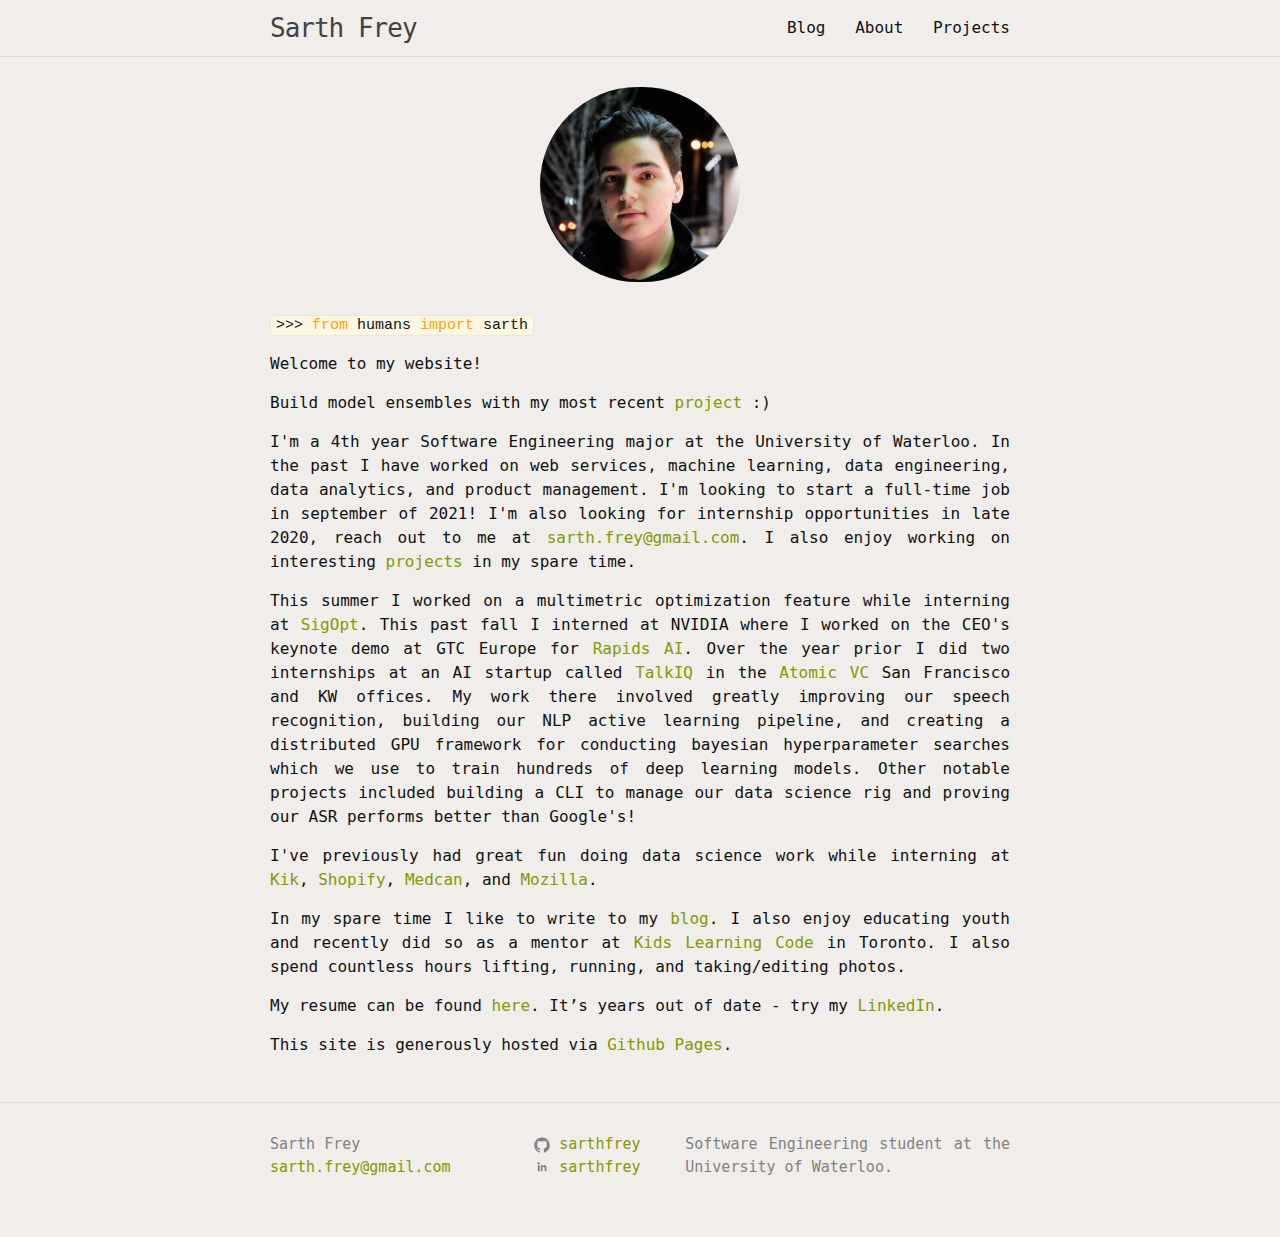
==== index.html @ b4aece87 "Update index.html" ====
<!DOCTYPE html>

<html hola_ext_inject="disabled"><head><meta http-equiv="Content-Type" content="text/html; charset=UTF-8">
  <meta charset="utf-8">

  <meta http-equiv="X-UA-Compatible" content="IE=edge">
  <meta name="viewport" content="width=device-width, initial-scale=1">

  <title>Sarth Frey</title>
  <meta name="description" content="Software Engineering student at the University of Waterloo.
">
  <link href="./css/main.css" rel="stylesheet" type="text/css">
<style type="text/css"></style></head>


  <body>

    <header class="site-header">

  <div class="wrapper">

    <a class="site-title" href="index.html">Sarth Frey</a>

    <nav class="site-nav">
      <a href="http://sarthfrey.github.io/#" class="menu-icon">
        <svg viewBox="0 0 18 15">
          <path fill="#424242" d="M18,1.484c0,0.82-0.665,1.484-1.484,1.484H1.484C0.665,2.969,0,2.304,0,1.484l0,0C0,0.665,0.665,0,1.484,0 h15.031C17.335,0,18,0.665,18,1.484L18,1.484z"></path>
          <path fill="#424242" d="M18,7.516C18,8.335,17.335,9,16.516,9H1.484C0.665,9,0,8.335,0,7.516l0,0c0-0.82,0.665-1.484,1.484-1.484 h15.031C17.335,6.031,18,6.696,18,7.516L18,7.516z"></path>
          <path fill="#424242" d="M18,13.516C18,14.335,17.335,15,16.516,15H1.484C0.665,15,0,14.335,0,13.516l0,0 c0-0.82,0.665-1.484,1.484-1.484h15.031C17.335,12.031,18,12.696,18,13.516L18,13.516z"></path>
        </svg>
      </a>

      <div class="trigger">
        
          
          <a class="page-link" href="https://medium.com/@sarthfrey">Blog</a>
          
        
          
        
          
          <a class="page-link" href="/">About</a>
          
        
          
        
          
          <a class="page-link" href="projects.html">Projects</a>
          
        
      </div>
    </nav>

  </div>

</header>


    <div class="page-content">
      <div class="wrapper">
        <div style="text-align:center">
  <img src="./img/me2.jpeg" width="200" align="center" style="margin-bottom:30px; border-radius:200px">
</div>
<p><code>>>> <span style="color:orange;">from</span> humans <span style="color:orange;">import</span> sarth</code></p>

<p>Welcome to my website!</p>
        
<p>Build model ensembles with my most recent <a target='_blank' href="https://github.com/sarthfrey/ensemble">project</a> :)</p>
        
<p>I'm a 4th year Software Engineering major at the University of Waterloo. In the past I have worked on web services, machine learning, data engineering, data analytics, and product management. I'm looking to start a full-time job in september of 2021! I'm also looking for internship opportunities in late 2020, reach out to me at <a href="mailto:sarth.frey@gmail.com" target="_top">sarth.frey@gmail.com</a>. I also enjoy working on interesting <a href="projects.html">projects</a> in my spare time.</p>

<p>This summer I worked on a multimetric optimization feature while interning at <a target='_blank' href="https://sigopt.com">SigOpt</a>. This past fall I interned at NVIDIA where I worked on the CEO's keynote demo at GTC Europe for <a target='_blank' href="https://rapids.ai/">Rapids AI</a>. Over the year prior I did two internships at an AI startup called <a target='_blank' href="http://www.talkiq.com">TalkIQ</a> in the <a target='_blank' href="http://www.atomic">Atomic VC</a> San Francisco and KW offices. My work there involved greatly improving our speech recognition, building our NLP active learning pipeline, and creating a distributed GPU framework for conducting bayesian hyperparameter searches which we use to train hundreds of deep learning models. Other notable projects included building a CLI to manage our data science rig and proving our ASR performs better than Google's!</p>

<p>I've previously had great fun doing data science work while interning at <a target='_blank' href="http://www.kik.com/">Kik</a>, <a target='_blank' href="http://www.shopify.com/">Shopify</a>, <a target='_blank' href="http://www.medcan.com/">Medcan</a>, and <a target='_blank' href="http://www.mozilla.com/">Mozilla</a>.</p>

<p>In my spare time I like to write to my <a target='_blank' href="https://medium.com/@sarthfrey">blog</a>. I also enjoy educating youth and recently did so as a mentor at <a target='_blank' href="http://ladieslearningcode.com/program/kids-learning-code/">Kids Learning Code</a> in Toronto. I also spend countless hours lifting, running, and taking/editing photos.</p>

<p>My resume can be found <a target='_blank' href="resume.html">here</a>. It’s years out of date - try my <a target='_blank' href="http://www.linkedin.com/in/sarthfrey">LinkedIn</a>.</p>

<p>This site is generously hosted via <a target='_blank' href="https://pages.github.com/">Github Pages</a>.</p>

      </div>
    </div>

    <footer class="site-footer">

  <div class="wrapper">
    <div class="footer-col-wrapper">
      <div class="footer-col  footer-col-1">
        <ul class="contact-list">
          <li>Sarth Frey</li>
          <li><a href="mailto:sarth.frey@gmail.com">sarth.frey@gmail.com</a></li>
        </ul>
      </div>

      <div class="footer-col  footer-col-2">
        <ul class="social-media-list">
          
          <li>
            <a href="https://github.com/sarthfrey">
              <span class="icon  icon--github">
                <svg viewBox="0 0 16 16">
                  <path fill="#828282" d="M7.999,0.431c-4.285,0-7.76,3.474-7.76,7.761 c0,3.428,2.223,6.337,5.307,7.363c0.388,0.071,0.53-0.168,0.53-0.374c0-0.184-0.007-0.672-0.01-1.32 c-2.159,0.469-2.614-1.04-2.614-1.04c-0.353-0.896-0.862-1.135-0.862-1.135c-0.705-0.481,0.053-0.472,0.053-0.472 c0.779,0.055,1.189,0.8,1.189,0.8c0.692,1.186,1.816,0.843,2.258,0.645c0.071-0.502,0.271-0.843,0.493-1.037 C4.86,11.425,3.049,10.76,3.049,7.786c0-0.847,0.302-1.54,0.799-2.082C3.768,5.507,3.501,4.718,3.924,3.65 c0,0,0.652-0.209,2.134,0.796C6.677,4.273,7.34,4.187,8,4.184c0.659,0.003,1.323,0.089,1.943,0.261 c1.482-1.004,2.132-0.796,2.132-0.796c0.423,1.068,0.157,1.857,0.077,2.054c0.497,0.542,0.798,1.235,0.798,2.082 c0,2.981-1.814,3.637-3.543,3.829c0.279,0.24,0.527,0.713,0.527,1.437c0,1.037-0.01,1.874-0.01,2.129 c0,0.208,0.14,0.449,0.534,0.373c3.081-1.028,5.302-3.935,5.302-7.362C15.76,3.906,12.285,0.431,7.999,0.431z"></path>
                </svg>
              </span>

              <span class="username">sarthfrey</span>
            </a>
          </li>

          <li>
            <a href="https://www.linkedin.com/in/sarthfrey" class="icon-17 linkedin" title="LinkedIn">
              <span class="icon icon--twitter">
                <svg viewBox="0 0 512 512">
                  <path d="M186.4 142.4c0 19-15.3 34.5-34.2 34.5 -18.9 0-34.2-15.4-34.2-34.5 0-19 15.3-34.5 34.2-34.5C171.1 107.9 186.4 123.4 186.4 142.4zM181.4 201.3h-57.8V388.1h57.8V201.3zM273.8 201.3h-55.4V388.1h55.4c0 0 0-69.3 0-98 0-26.3 12.1-41.9 35.2-41.9 21.3 0 31.5 15 31.5 41.9 0 26.9 0 98 0 98h57.5c0 0 0-68.2 0-118.3 0-50-28.3-74.2-68-74.2 -39.6 0-56.3 30.9-56.3 30.9v-25.2H273.8z"></path>
                </svg>
              </span>

              <span class="username">sarthfrey</span>
            </a>
          </li>
          
        </ul>
      </div>

      <div class="footer-col  footer-col-3">
        <p class="text">Software Engineering student at the University of Waterloo.
</p>
      </div>
    </div>

  </div>

</footer>


  


</body></html>
---- css/main.css ----
/** Reset some basic elements */
body, h1, h2, h3, h4, h5, h6, p, blockquote, pre, hr, dl, dd, ol, ul, figure { margin: 0; padding: 0; }

/** Basic styling */
body { font-family: Menlo, DejaVu Sans Mono, Consolas, Monospace; font-size: 16px; line-height: 1.5; font-weight: 300; color: #111; background-color: #F0EDEB; -webkit-text-size-adjust: 100%; }

p { text-align: justify; }

/** Set `margin-bottom` to maintain vertical rhythm */
h1, h2, h3, h4, h5, h6, p, blockquote, pre, ul, ol, dl, figure { margin-bottom: 15px; }

/** Images */
img { max-width: 100%; vertical-align: middle; }

/** Figures */
figure > img { display: block; }

figcaption { font-size: 14px; }

/** Lists */
ul, ol { margin-left: 30px; }

li > ul, li > ol { margin-bottom: 0; }

/** Headings */
h1, h2, h3, h4, h5, h6 { font-weight: 300; }

/** Links */
a { color: #859900; text-decoration: none; }
a:visited { color: #859900; }
a:hover { color: #111; text-decoration: underline; }

/** Blockquotes */
blockquote { color: #828282; border-left: 4px solid #dbdbdb; padding-left: 15px; font-size: 18px; letter-spacing: -1px; font-style: italic; }
blockquote > :last-child { margin-bottom: 0; }

/** Code formatting */
pre, code { font-size: 15px; border: 1px solid #eee8d5; border-radius: 3px; background-color: #fdf6e3; }

code { padding: 1px 5px; }

pre { padding: 8px 12px; overflow-x: scroll; }
pre > code { border: 0; padding-right: 0; padding-left: 0; }

/** Wrapper */
.wrapper { max-width: -webkit-calc(800px - (30px * 2)); max-width: calc(800px - (30px * 2)); margin-right: auto; margin-left: auto; padding-right: 30px; padding-left: 30px; }
@media screen and (max-width: 800px) { .wrapper { max-width: -webkit-calc(800px - (30px)); max-width: calc(800px - (30px)); padding-right: 15px; padding-left: 15px; } }

/** Clearfix */
.wrapper:after, .footer-col-wrapper:after { content: ""; display: table; clear: both; }

/** Icons */
.icon > svg { display: inline-block; width: 16px; height: 16px; vertical-align: middle; }
.icon > svg path { fill: #828282; }

/** Site header */
.site-header { border-bottom: 1px solid #dbdbdb; min-height: 56px; position: relative; }

.site-title { font-size: 26px; line-height: 56px; letter-spacing: -1px; margin-bottom: 0; float: left; }
.site-title, .site-title:visited { color: #424242; }

.site-nav { float: right; line-height: 56px; }
.site-nav .menu-icon { display: none; }
.site-nav .page-link { color: #111; line-height: 1.5; }
.site-nav .page-link:not(:first-child) { margin-left: 20px; }
@media screen and (max-width: 600px) { .site-nav { position: absolute; top: 9px; right: 30px; background-color: #F0EDEB; border: 1px solid #dbdbdb; border-radius: 5px; text-align: right; }
  .site-nav .menu-icon { display: block; float: right; width: 36px; height: 26px; line-height: 0; padding-top: 10px; text-align: center; }
  .site-nav .menu-icon > svg { width: 18px; height: 15px; }
  .site-nav .menu-icon > svg path { fill: #424242; }
  .site-nav .trigger { clear: both; display: none; }
  .site-nav:hover .trigger { display: block; padding-bottom: 5px; }
  .site-nav .page-link { display: block; padding: 5px 10px; } }

/** Site footer */
.site-footer { border-top: 1px solid #dbdbdb; padding: 30px 0; }

.footer-heading { font-size: 18px; margin-bottom: 15px; }

.contact-list, .social-media-list { list-style: none; margin-left: 0; }

.footer-col-wrapper { font-size: 15px; color: #828282; margin-left: -15px; }

.footer-col { float: left; margin-bottom: 15px; padding-left: 15px; }

.footer-col-1 { width: -webkit-calc(35% - (30px / 2)); width: calc(35% - (30px / 2)); }

.footer-col-2 { width: -webkit-calc(20% - (30px / 2)); width: calc(20% - (30px / 2)); }

.footer-col-3 { width: -webkit-calc(45% - (30px / 2)); width: calc(45% - (30px / 2)); }

@media screen and (max-width: 800px) { .footer-col-1, .footer-col-2 { width: -webkit-calc(50% - (30px / 2)); width: calc(50% - (30px / 2)); }
  .footer-col-3 { width: -webkit-calc(100% - (30px / 2)); width: calc(100% - (30px / 2)); } }
@media screen and (max-width: 600px) { .footer-col { float: none; width: -webkit-calc(100% - (30px / 2)); width: calc(100% - (30px / 2)); } }
/** Page content */
.page-content { padding: 30px 0; }

.page-heading { font-size: 20px; }

.post-list { margin-left: 0; list-style: none; }
.post-list > li { margin-bottom: 30px; }

.post-meta { font-size: 14px; color: #828282; }

.post-link { display: block; font-size: 24px; }

/** Posts */
.post-header { margin-bottom: 30px; }

.post-title { font-size: 42px; letter-spacing: -1px; line-height: 1; }
@media screen and (max-width: 800px) { .post-title { font-size: 36px; } }

.post-content { margin-bottom: 30px; }
.post-content h2 { font-size: 32px; }
@media screen and (max-width: 800px) { .post-content h2 { font-size: 28px; } }
.post-content h3 { font-size: 26px; }
@media screen and (max-width: 800px) { .post-content h3 { font-size: 22px; } }
.post-content h4 { font-size: 20px; }
@media screen and (max-width: 800px) { .post-content h4 { font-size: 18px; } }

/* Solarized Light 

For use with Jekyll and Pygments

http://ethanschoonover.com/solarized

SOLARIZED HEX      ROLE
--------- -------- ------------------------------------------
base01    #586e75  body text / default code / primary content
base1     #93a1a1  comments / secondary content
base3     #fdf6e3  background
orange    #cb4b16  constants
red       #dc322f  regex, special keywords
blue      #268bd2  reserved keywords
cyan      #2aa198  strings, numbers
green     #859900  operators, other keywords
*/
.highlight { background-color: #fdf6e3; color: #586e75; }

.highlight .lineno { color: #93a1a1; }

/* Line Numbers */
.highlight .c { color: #93a1a1; }

/* Comment */
.highlight .err { color: #586e75; }

/* Error */
.highlight .g { color: #586e75; }

/* Generic */
.highlight .k { color: #859900; }

/* Keyword */
.highlight .l { color: #586e75; }

/* Literal */
.highlight .n { color: #586e75; }

/* Name */
.highlight .o { color: #859900; }

/* Operator */
.highlight .x { color: #cb4b16; }

/* Other */
.highlight .p { color: #586e75; }

/* Punctuation */
.highlight .cm { color: #93a1a1; }

/* Comment.Multiline */
.highlight .cp { color: #859900; }

/* Comment.Preproc */
.highlight .c1 { color: #93a1a1; }

/* Comment.Single */
.highlight .cs { color: #859900; }

/* Comment.Special */
.highlight .gd { color: #2aa198; }

/* Generic.Deleted */
.highlight .ge { color: #586e75; font-style: italic; }

/* Generic.Emph */
.highlight .gr { color: #dc322f; }

/* Generic.Error */
.highlight .gh { color: #cb4b16; }

/* Generic.Heading */
.highlight .gi { color: #859900; }

/* Generic.Inserted */
.highlight .go { color: #586e75; }

/* Generic.Output */
.highlight .gp { color: #586e75; }

/* Generic.Prompt */
.highlight .gs { color: #586e75; font-weight: bold; }

/* Generic.Strong */
.highlight .gu { color: #cb4b16; }

/* Generic.Subheading */
.highlight .gt { color: #586e75; }

/* Generic.Traceback */
.highlight .kc { color: #cb4b16; }

/* Keyword.Constant */
.highlight .kd { color: #268bd2; }

/* Keyword.Declaration */
.highlight .kn { color: #859900; }

/* Keyword.Namespace */
.highlight .kp { color: #859900; }

/* Keyword.Pseudo */
.highlight .kr { color: #268bd2; }

/* Keyword.Reserved */
.highlight .kt { color: #dc322f; }

/* Keyword.Type */
.highlight .ld { color: #586e75; }

/* Literal.Date */
.highlight .m { color: #2aa198; }

/* Literal.Number */
.highlight .s { color: #2aa198; }

/* Literal.String */
.highlight .na { color: #586e75; }

/* Name.Attribute */
.highlight .nb { color: #B58900; }

/* Name.Builtin */
.highlight .nc { color: #268bd2; }

/* Name.Class */
.highlight .no { color: #cb4b16; }

/* Name.Constant */
.highlight .nd { color: #268bd2; }

/* Name.Decorator */
.highlight .ni { color: #cb4b16; }

/* Name.Entity */
.highlight .ne { color: #cb4b16; }

/* Name.Exception */
.highlight .nf { color: #268bd2; }

/* Name.Function */
.highlight .nl { color: #586e75; }

/* Name.Label */
.highlight .nn { color: #586e75; }

/* Name.Namespace */
.highlight .nx { color: #586e75; }

/* Name.Other */
.highlight .py { color: #586e75; }

/* Name.Property */
.highlight .nt { color: #268bd2; }

/* Name.Tag */
.highlight .nv { color: #268bd2; }

/* Name.Variable */
.highlight .ow { color: #859900; }

/* Operator.Word */
.highlight .w { color: #586e75; }

/* Text.Whitespace */
.highlight .mf { color: #2aa198; }

/* Literal.Number.Float */
.highlight .mh { color: #2aa198; }

/* Literal.Number.Hex */
.highlight .mi { color: #2aa198; }

/* Literal.Number.Integer */
.highlight .mo { color: #2aa198; }

/* Literal.Number.Oct */
.highlight .sb { color: #93a1a1; }

/* Literal.String.Backtick */
.highlight .sc { color: #2aa198; }

/* Literal.String.Char */
.highlight .sd { color: #586e75; }

/* Literal.String.Doc */
.highlight .s2 { color: #2aa198; }

/* Literal.String.Double */
.highlight .se { color: #cb4b16; }

/* Literal.String.Escape */
.highlight .sh { color: #586e75; }

/* Literal.String.Heredoc */
.highlight .si { color: #2aa198; }

/* Literal.String.Interpol */
.highlight .sx { color: #2aa198; }

/* Literal.String.Other */
.highlight .sr { color: #dc322f; }

/* Literal.String.Regex */
.highlight .s1 { color: #2aa198; }

/* Literal.String.Single */
.highlight .ss { color: #2aa198; }

/* Literal.String.Symbol */
.highlight .bp { color: #268bd2; }

/* Name.Builtin.Pseudo */
.highlight .vc { color: #268bd2; }

/* Name.Variable.Class */
.highlight .vg { color: #268bd2; }

/* Name.Variable.Global */
.highlight .vi { color: #268bd2; }

/* Name.Variable.Instance */
.highlight .il { color: #2aa198; }

/* Literal.Number.Integer.Long */
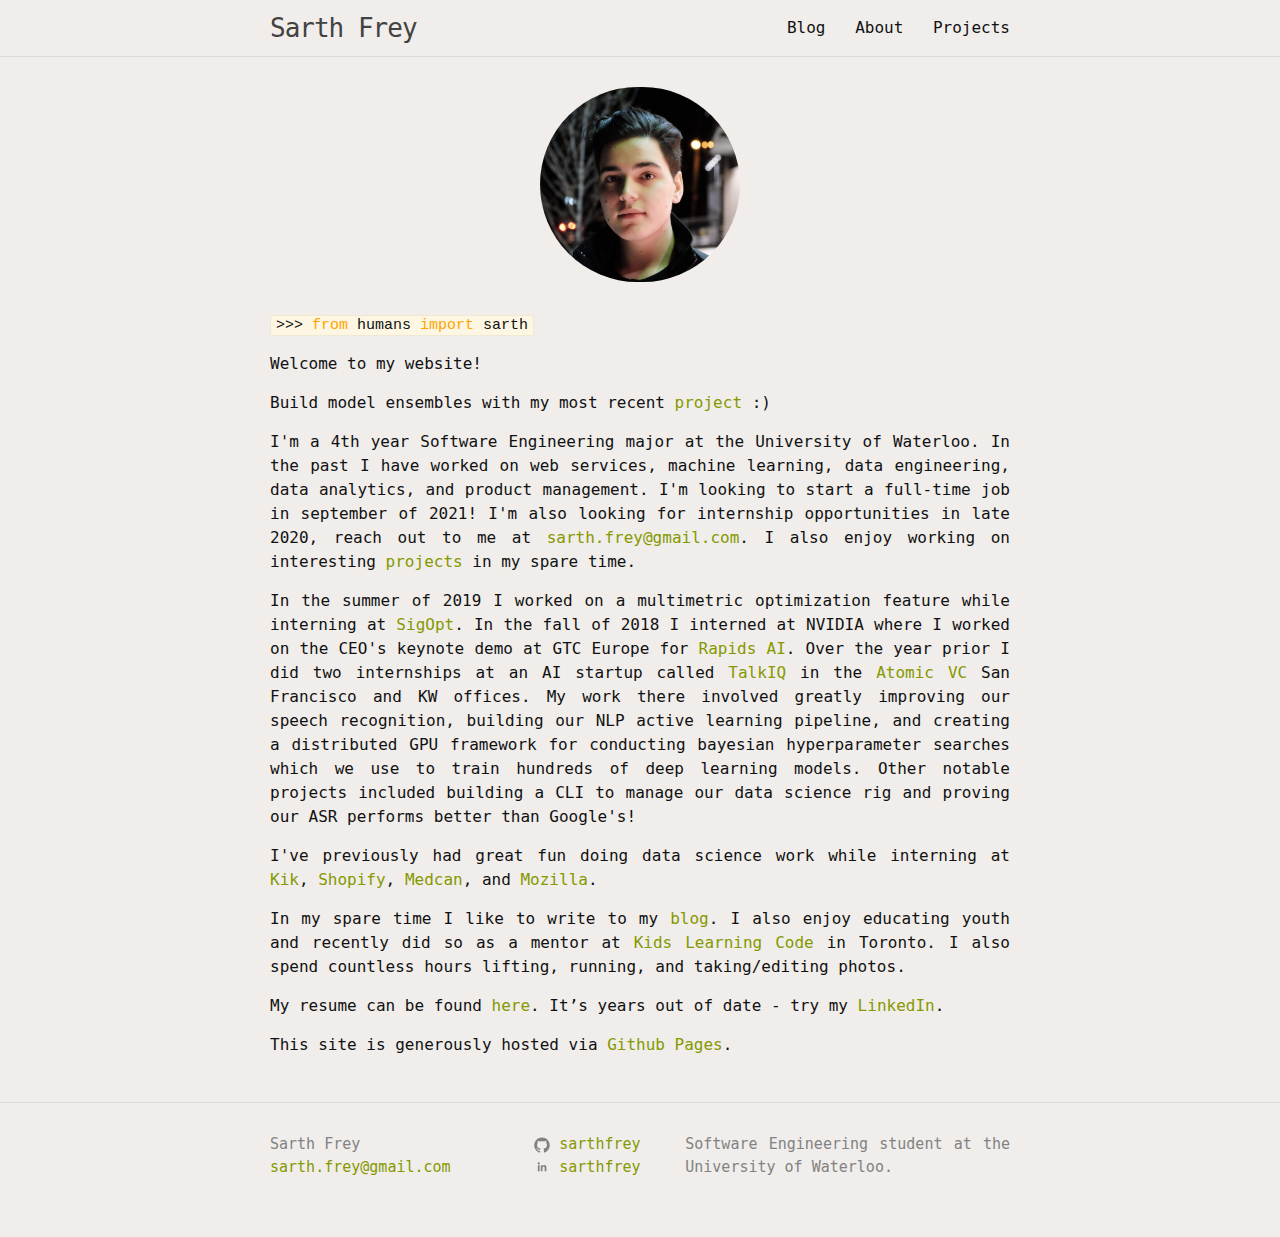
==== commit ce9a8597: "Update index.html" ====
--- a/index.html
+++ b/index.html
@@ -69,7 +69,7 @@
         
 <p>I'm a 4th year Software Engineering major at the University of Waterloo. In the past I have worked on web services, machine learning, data engineering, data analytics, and product management. I'm looking to start a full-time job in september of 2021! I'm also looking for internship opportunities in late 2020, reach out to me at <a href="mailto:sarth.frey@gmail.com" target="_top">sarth.frey@gmail.com</a>. I also enjoy working on interesting <a href="projects.html">projects</a> in my spare time.</p>
 
-<p>This summer I worked on a multimetric optimization feature while interning at <a target='_blank' href="https://sigopt.com">SigOpt</a>. This past fall I interned at NVIDIA where I worked on the CEO's keynote demo at GTC Europe for <a target='_blank' href="https://rapids.ai/">Rapids AI</a>. Over the year prior I did two internships at an AI startup called <a target='_blank' href="http://www.talkiq.com">TalkIQ</a> in the <a target='_blank' href="http://www.atomic">Atomic VC</a> San Francisco and KW offices. My work there involved greatly improving our speech recognition, building our NLP active learning pipeline, and creating a distributed GPU framework for conducting bayesian hyperparameter searches which we use to train hundreds of deep learning models. Other notable projects included building a CLI to manage our data science rig and proving our ASR performs better than Google's!</p>
+<p>In the summer of 2019 I worked on a multimetric optimization feature while interning at <a target='_blank' href="https://sigopt.com">SigOpt</a>. In the fall of 2018 I interned at NVIDIA where I worked on the CEO's keynote demo at GTC Europe for <a target='_blank' href="https://rapids.ai/">Rapids AI</a>. Over the year prior I did two internships at an AI startup called <a target='_blank' href="http://www.talkiq.com">TalkIQ</a> in the <a target='_blank' href="http://www.atomic">Atomic VC</a> San Francisco and KW offices. My work there involved greatly improving our speech recognition, building our NLP active learning pipeline, and creating a distributed GPU framework for conducting bayesian hyperparameter searches which we use to train hundreds of deep learning models. Other notable projects included building a CLI to manage our data science rig and proving our ASR performs better than Google's!</p>
 
 <p>I've previously had great fun doing data science work while interning at <a target='_blank' href="http://www.kik.com/">Kik</a>, <a target='_blank' href="http://www.shopify.com/">Shopify</a>, <a target='_blank' href="http://www.medcan.com/">Medcan</a>, and <a target='_blank' href="http://www.mozilla.com/">Mozilla</a>.</p>
 
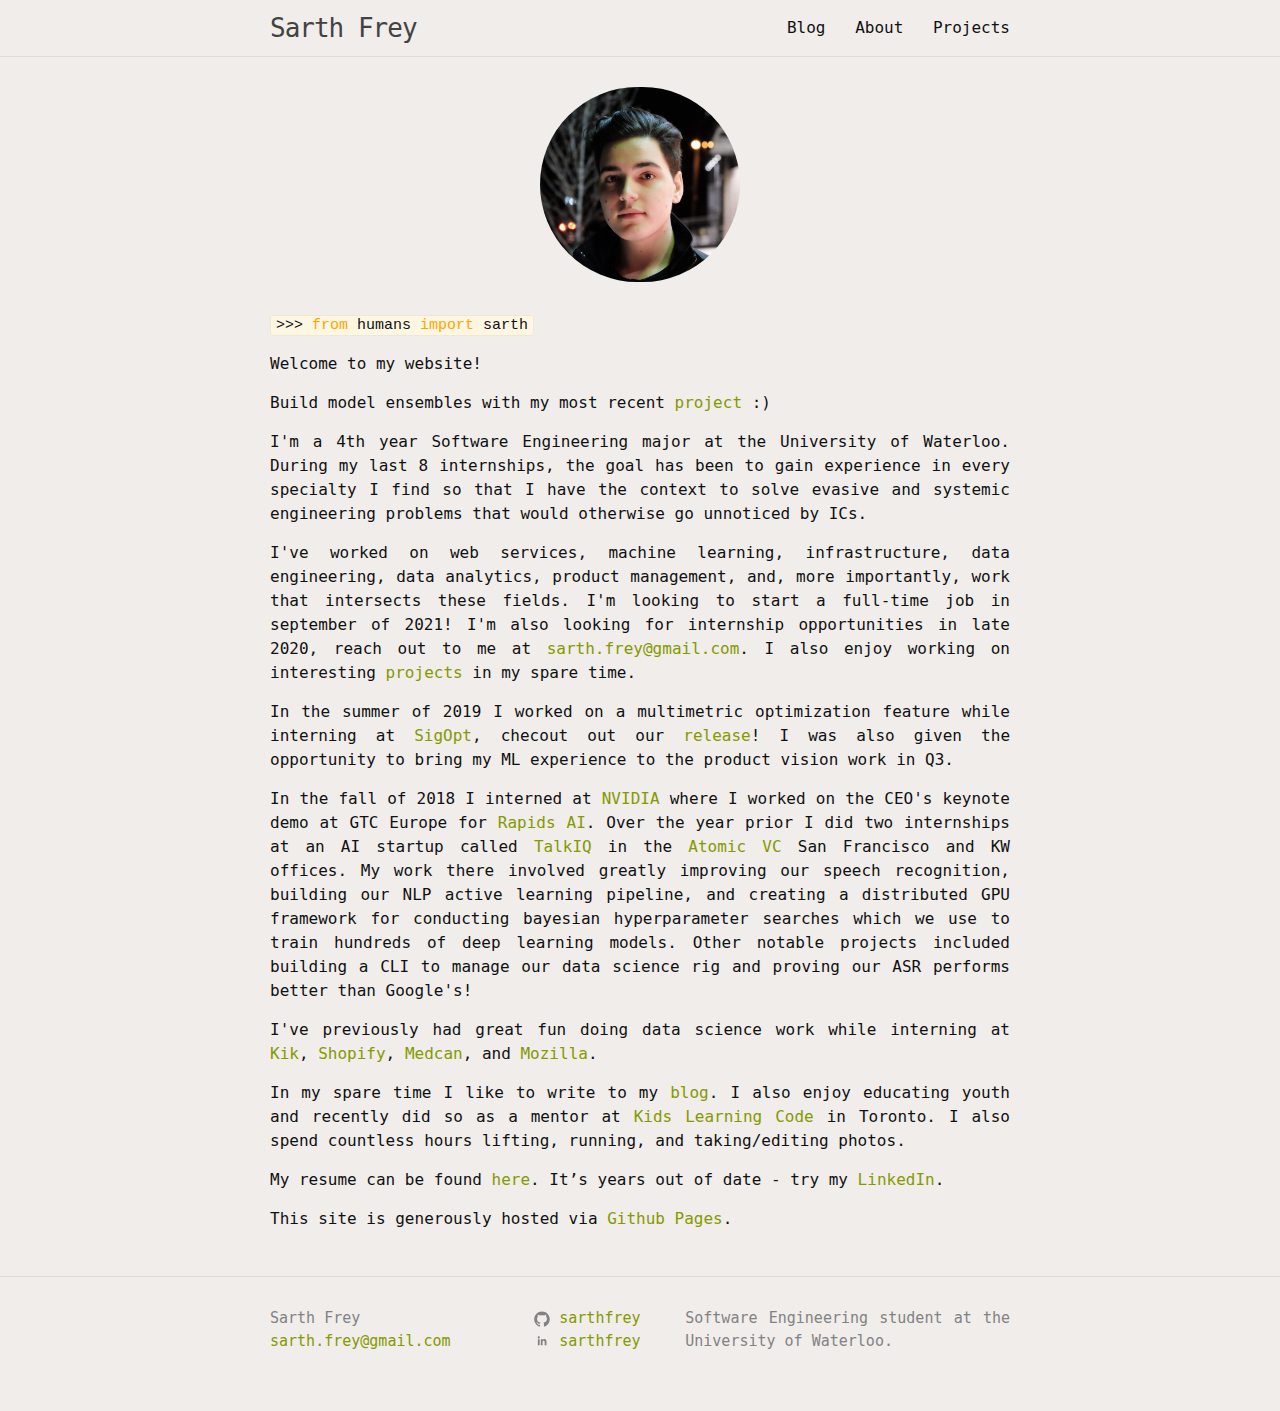
==== commit 16afa90d: "Update index.html" ====
--- a/index.html
+++ b/index.html
@@ -67,9 +67,13 @@
         
 <p>Build model ensembles with my most recent <a target='_blank' href="https://github.com/sarthfrey/ensemble">project</a> :)</p>
         
-<p>I'm a 4th year Software Engineering major at the University of Waterloo. In the past I have worked on web services, machine learning, data engineering, data analytics, and product management. I'm looking to start a full-time job in september of 2021! I'm also looking for internship opportunities in late 2020, reach out to me at <a href="mailto:sarth.frey@gmail.com" target="_top">sarth.frey@gmail.com</a>. I also enjoy working on interesting <a href="projects.html">projects</a> in my spare time.</p>
+<p>I'm a 4th year Software Engineering major at the University of Waterloo. During my last 8 internships, the goal has been to gain experience in every specialty I find so that I have the context to solve evasive and systemic engineering problems that would otherwise go unnoticed by ICs.</p>
+        
+<p>I've worked on web services, machine learning, infrastructure, data engineering, data analytics, product management, and, more importantly, work that intersects these fields. I'm looking to start a full-time job in september of 2021! I'm also looking for internship opportunities in late 2020, reach out to me at <a href="mailto:sarth.frey@gmail.com" target="_top">sarth.frey@gmail.com</a>. I also enjoy working on interesting <a href="projects.html">projects</a> in my spare time.</p>
 
-<p>In the summer of 2019 I worked on a multimetric optimization feature while interning at <a target='_blank' href="https://sigopt.com">SigOpt</a>. In the fall of 2018 I interned at NVIDIA where I worked on the CEO's keynote demo at GTC Europe for <a target='_blank' href="https://rapids.ai/">Rapids AI</a>. Over the year prior I did two internships at an AI startup called <a target='_blank' href="http://www.talkiq.com">TalkIQ</a> in the <a target='_blank' href="http://www.atomic">Atomic VC</a> San Francisco and KW offices. My work there involved greatly improving our speech recognition, building our NLP active learning pipeline, and creating a distributed GPU framework for conducting bayesian hyperparameter searches which we use to train hundreds of deep learning models. Other notable projects included building a CLI to manage our data science rig and proving our ASR performs better than Google's!</p>
+<p>In the summer of 2019 I worked on a multimetric optimization feature while interning at <a target='_blank' href="https://sigopt.com">SigOpt</a>, checout out our <a target='_blank' href="https://sigopt.com/blog/metric-thresholds-a-new-feature-to-supercharge-multimetric-optimization">release</a>! I was also given the opportunity to bring my ML experience to the product vision work in Q3.</p>
+
+<p>In the fall of 2018 I interned at <a target='_blank' href="https://www.nvidia.com/">NVIDIA</a> where I worked on the CEO's keynote demo at GTC Europe for <a target='_blank' href="https://rapids.ai/">Rapids AI</a>. Over the year prior I did two internships at an AI startup called <a target='_blank' href="http://www.talkiq.com">TalkIQ</a> in the <a target='_blank' href="http://www.atomic">Atomic VC</a> San Francisco and KW offices. My work there involved greatly improving our speech recognition, building our NLP active learning pipeline, and creating a distributed GPU framework for conducting bayesian hyperparameter searches which we use to train hundreds of deep learning models. Other notable projects included building a CLI to manage our data science rig and proving our ASR performs better than Google's!</p>
 
 <p>I've previously had great fun doing data science work while interning at <a target='_blank' href="http://www.kik.com/">Kik</a>, <a target='_blank' href="http://www.shopify.com/">Shopify</a>, <a target='_blank' href="http://www.medcan.com/">Medcan</a>, and <a target='_blank' href="http://www.mozilla.com/">Mozilla</a>.</p>
 
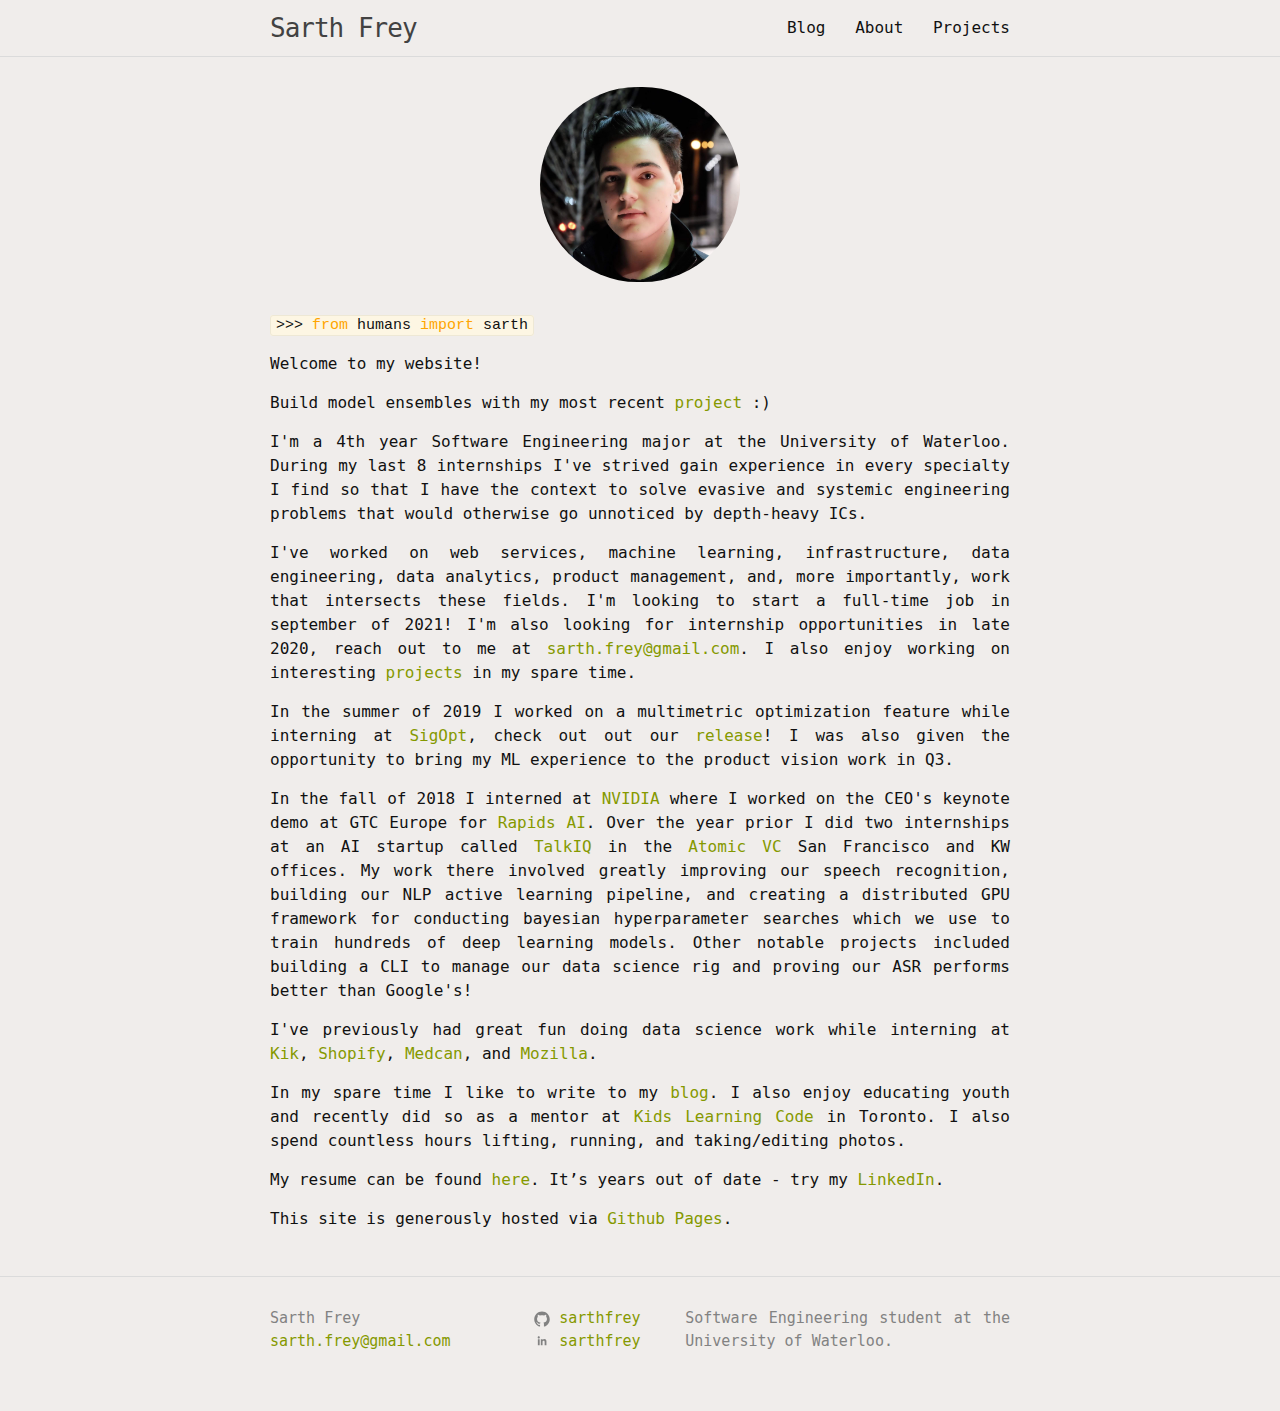
==== commit 994359f5: "Update index.html" ====
--- a/index.html
+++ b/index.html
@@ -67,11 +67,11 @@
         
 <p>Build model ensembles with my most recent <a target='_blank' href="https://github.com/sarthfrey/ensemble">project</a> :)</p>
         
-<p>I'm a 4th year Software Engineering major at the University of Waterloo. During my last 8 internships, the goal has been to gain experience in every specialty I find so that I have the context to solve evasive and systemic engineering problems that would otherwise go unnoticed by ICs.</p>
+<p>I'm a 4th year Software Engineering major at the University of Waterloo. During my last 8 internships I've strived gain experience in every specialty I find so that I have the context to solve evasive and systemic engineering problems that would otherwise go unnoticed by depth-heavy ICs.</p>
         
 <p>I've worked on web services, machine learning, infrastructure, data engineering, data analytics, product management, and, more importantly, work that intersects these fields. I'm looking to start a full-time job in september of 2021! I'm also looking for internship opportunities in late 2020, reach out to me at <a href="mailto:sarth.frey@gmail.com" target="_top">sarth.frey@gmail.com</a>. I also enjoy working on interesting <a href="projects.html">projects</a> in my spare time.</p>
 
-<p>In the summer of 2019 I worked on a multimetric optimization feature while interning at <a target='_blank' href="https://sigopt.com">SigOpt</a>, checout out our <a target='_blank' href="https://sigopt.com/blog/metric-thresholds-a-new-feature-to-supercharge-multimetric-optimization">release</a>! I was also given the opportunity to bring my ML experience to the product vision work in Q3.</p>
+<p>In the summer of 2019 I worked on a multimetric optimization feature while interning at <a target='_blank' href="https://sigopt.com">SigOpt</a>, check out out our <a target='_blank' href="https://sigopt.com/blog/metric-thresholds-a-new-feature-to-supercharge-multimetric-optimization">release</a>! I was also given the opportunity to bring my ML experience to the product vision work in Q3.</p>
 
 <p>In the fall of 2018 I interned at <a target='_blank' href="https://www.nvidia.com/">NVIDIA</a> where I worked on the CEO's keynote demo at GTC Europe for <a target='_blank' href="https://rapids.ai/">Rapids AI</a>. Over the year prior I did two internships at an AI startup called <a target='_blank' href="http://www.talkiq.com">TalkIQ</a> in the <a target='_blank' href="http://www.atomic">Atomic VC</a> San Francisco and KW offices. My work there involved greatly improving our speech recognition, building our NLP active learning pipeline, and creating a distributed GPU framework for conducting bayesian hyperparameter searches which we use to train hundreds of deep learning models. Other notable projects included building a CLI to manage our data science rig and proving our ASR performs better than Google's!</p>
 
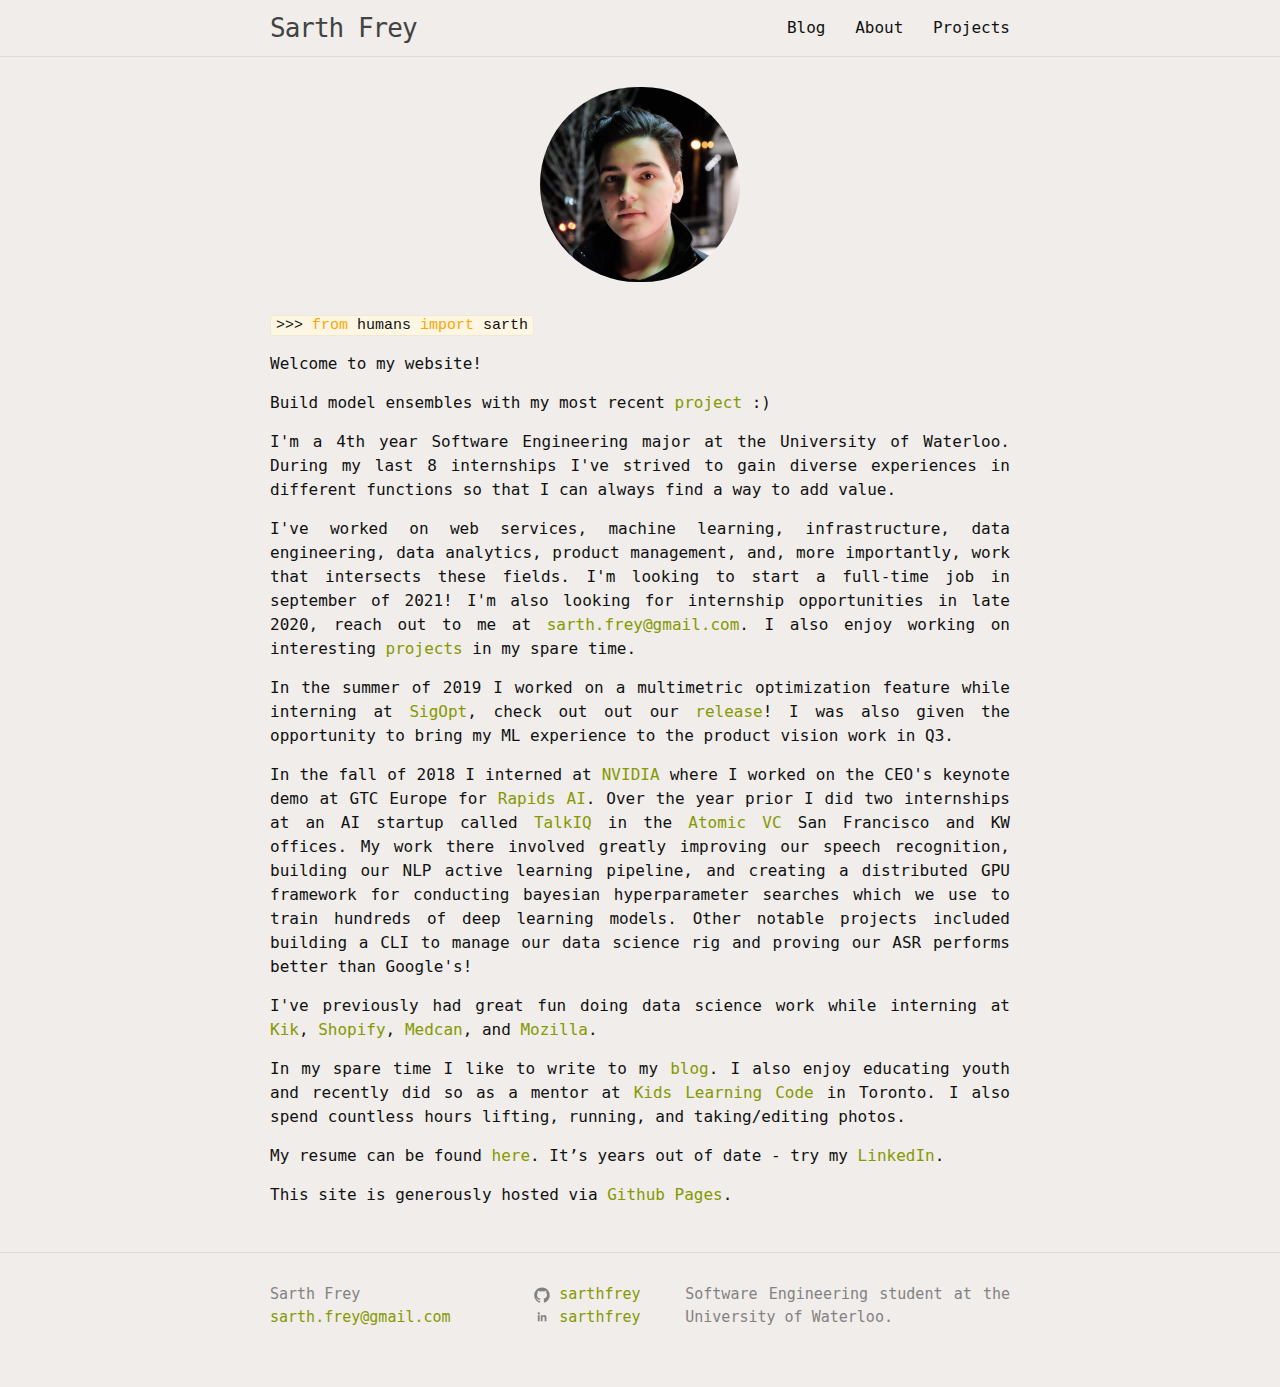
==== commit 209edfaa: "Update index.html" ====
--- a/index.html
+++ b/index.html
@@ -67,7 +67,7 @@
         
 <p>Build model ensembles with my most recent <a target='_blank' href="https://github.com/sarthfrey/ensemble">project</a> :)</p>
         
-<p>I'm a 4th year Software Engineering major at the University of Waterloo. During my last 8 internships I've strived gain experience in every specialty I find so that I have the context to solve evasive and systemic engineering problems that would otherwise go unnoticed by depth-heavy ICs.</p>
+<p>I'm a 4th year Software Engineering major at the University of Waterloo. During my last 8 internships I've strived to gain diverse experiences in different functions so that I can always find a way to add value.</p>
         
 <p>I've worked on web services, machine learning, infrastructure, data engineering, data analytics, product management, and, more importantly, work that intersects these fields. I'm looking to start a full-time job in september of 2021! I'm also looking for internship opportunities in late 2020, reach out to me at <a href="mailto:sarth.frey@gmail.com" target="_top">sarth.frey@gmail.com</a>. I also enjoy working on interesting <a href="projects.html">projects</a> in my spare time.</p>
 
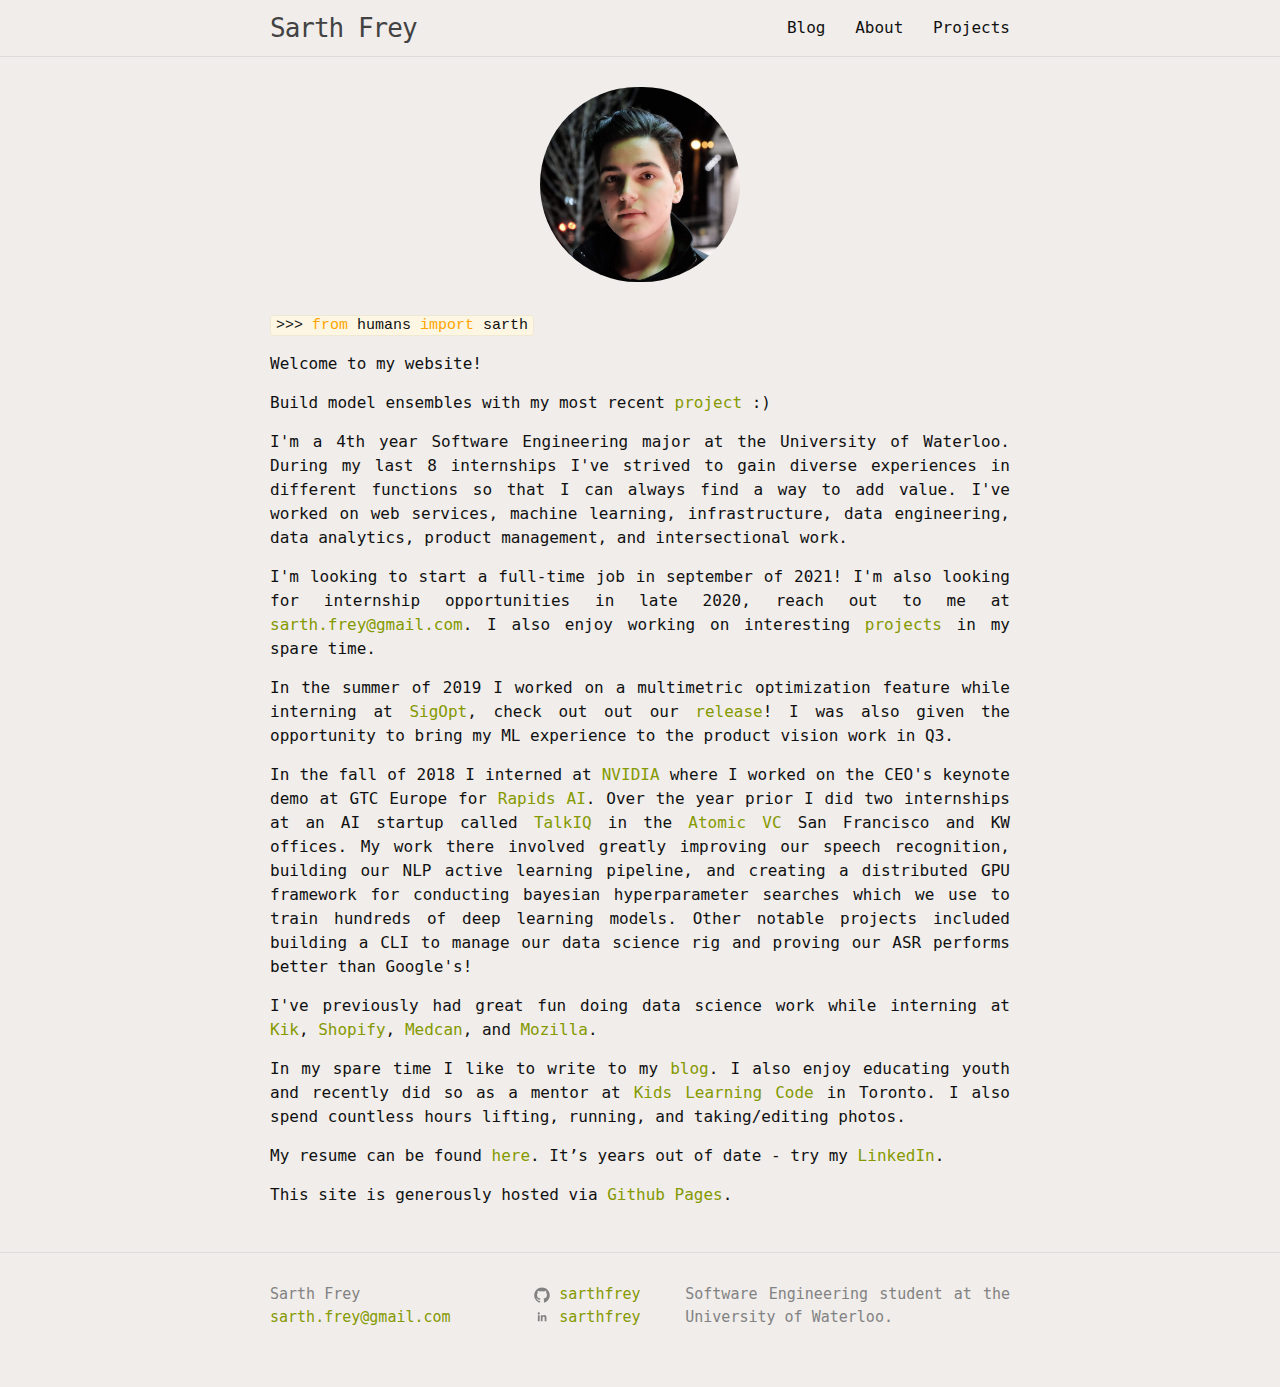
==== commit 9f0afbf1: "Update index.html" ====
--- a/index.html
+++ b/index.html
@@ -67,9 +67,9 @@
         
 <p>Build model ensembles with my most recent <a target='_blank' href="https://github.com/sarthfrey/ensemble">project</a> :)</p>
         
-<p>I'm a 4th year Software Engineering major at the University of Waterloo. During my last 8 internships I've strived to gain diverse experiences in different functions so that I can always find a way to add value.</p>
+<p>I'm a 4th year Software Engineering major at the University of Waterloo. During my last 8 internships I've strived to gain diverse experiences in different functions so that I can always find a way to add value. I've worked on web services, machine learning, infrastructure, data engineering, data analytics, product management, and intersectional work.</p>
         
-<p>I've worked on web services, machine learning, infrastructure, data engineering, data analytics, product management, and, more importantly, work that intersects these fields. I'm looking to start a full-time job in september of 2021! I'm also looking for internship opportunities in late 2020, reach out to me at <a href="mailto:sarth.frey@gmail.com" target="_top">sarth.frey@gmail.com</a>. I also enjoy working on interesting <a href="projects.html">projects</a> in my spare time.</p>
+<p>I'm looking to start a full-time job in september of 2021! I'm also looking for internship opportunities in late 2020, reach out to me at <a href="mailto:sarth.frey@gmail.com" target="_top">sarth.frey@gmail.com</a>. I also enjoy working on interesting <a href="projects.html">projects</a> in my spare time.</p>
 
 <p>In the summer of 2019 I worked on a multimetric optimization feature while interning at <a target='_blank' href="https://sigopt.com">SigOpt</a>, check out out our <a target='_blank' href="https://sigopt.com/blog/metric-thresholds-a-new-feature-to-supercharge-multimetric-optimization">release</a>! I was also given the opportunity to bring my ML experience to the product vision work in Q3.</p>
 
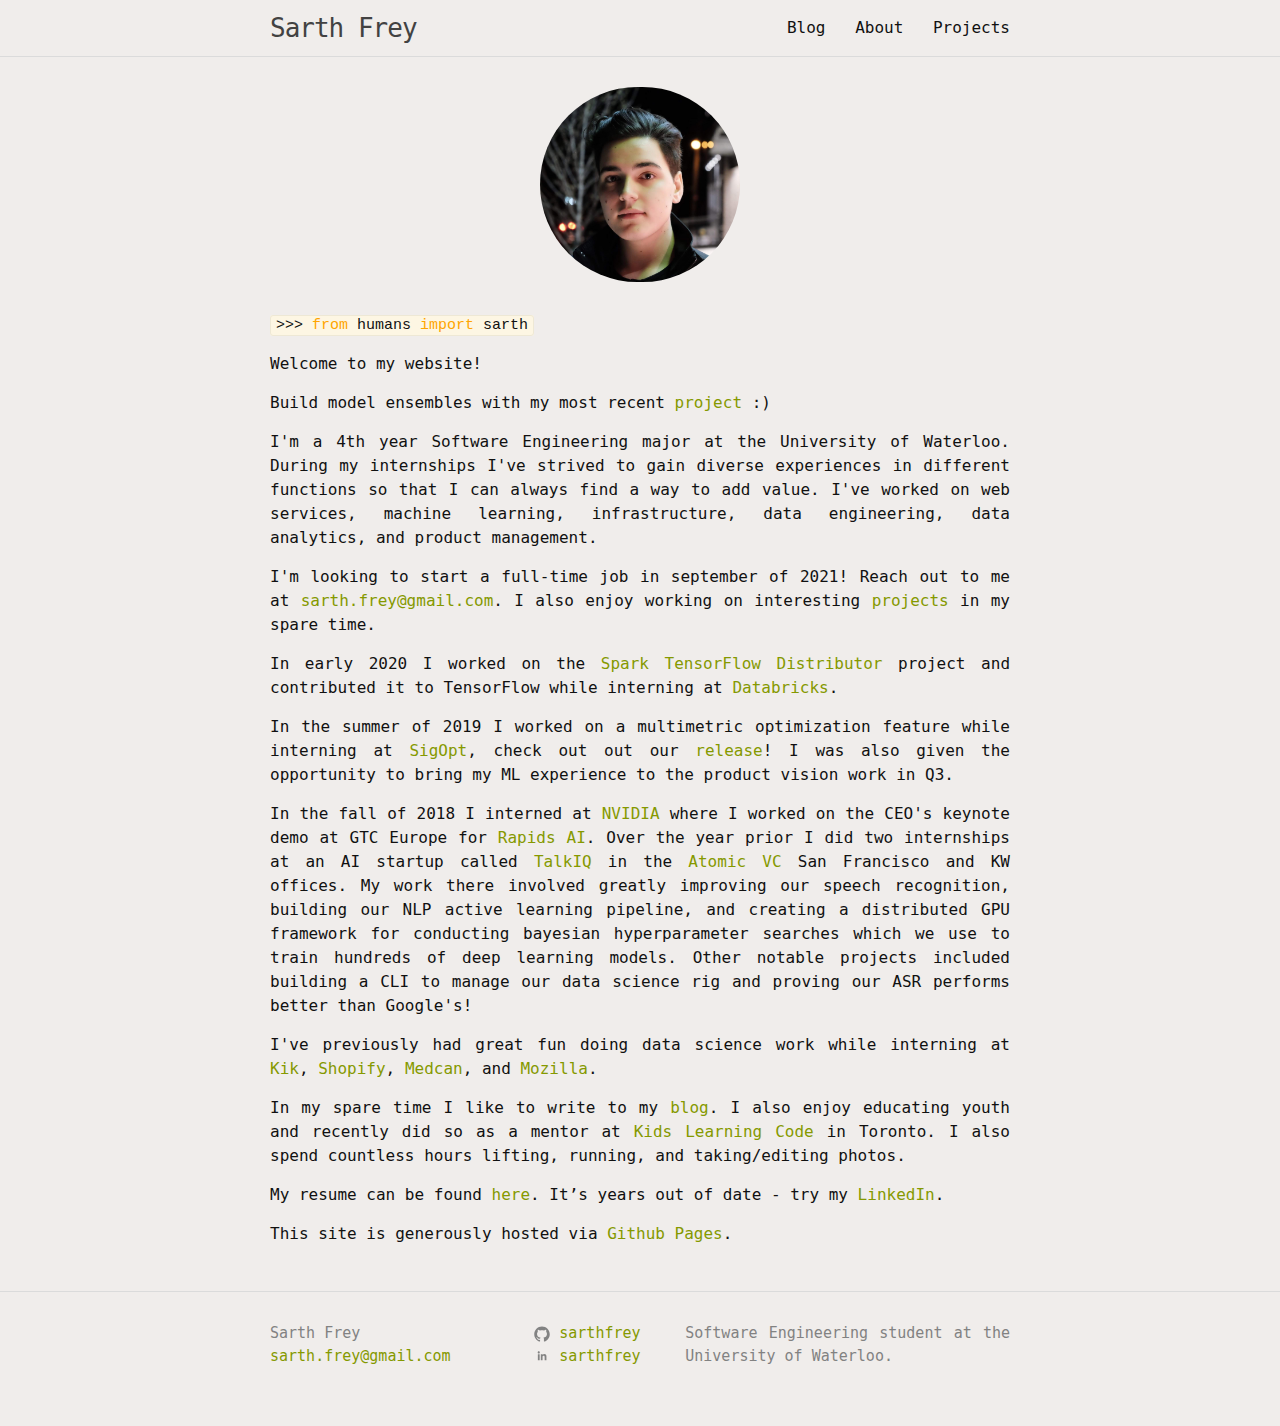
==== commit fda155db: "Update index.html" ====
--- a/index.html
+++ b/index.html
@@ -67,9 +67,11 @@
         
 <p>Build model ensembles with my most recent <a target='_blank' href="https://github.com/sarthfrey/ensemble">project</a> :)</p>
         
-<p>I'm a 4th year Software Engineering major at the University of Waterloo. During my last 8 internships I've strived to gain diverse experiences in different functions so that I can always find a way to add value. I've worked on web services, machine learning, infrastructure, data engineering, data analytics, product management, and intersectional work.</p>
+<p>I'm a 4th year Software Engineering major at the University of Waterloo. During my internships I've strived to gain diverse experiences in different functions so that I can always find a way to add value. I've worked on web services, machine learning, infrastructure, data engineering, data analytics, and product management.</p>
         
-<p>I'm looking to start a full-time job in september of 2021! I'm also looking for internship opportunities in late 2020, reach out to me at <a href="mailto:sarth.frey@gmail.com" target="_top">sarth.frey@gmail.com</a>. I also enjoy working on interesting <a href="projects.html">projects</a> in my spare time.</p>
+<p>I'm looking to start a full-time job in september of 2021! Reach out to me at <a href="mailto:sarth.frey@gmail.com" target="_top">sarth.frey@gmail.com</a>. I also enjoy working on interesting <a href="projects.html">projects</a> in my spare time.</p>
+
+<p>In early 2020 I worked on the <a target='_blank' href="https://github.com/tensorflow/ecosystem/tree/master/spark/spark-tensorflow-distributor">Spark TensorFlow Distributor</a> project and contributed it to TensorFlow while interning at <a target='_blank' href="https://databricks.com">Databricks</a>.</p>
 
 <p>In the summer of 2019 I worked on a multimetric optimization feature while interning at <a target='_blank' href="https://sigopt.com">SigOpt</a>, check out out our <a target='_blank' href="https://sigopt.com/blog/metric-thresholds-a-new-feature-to-supercharge-multimetric-optimization">release</a>! I was also given the opportunity to bring my ML experience to the product vision work in Q3.</p>
 
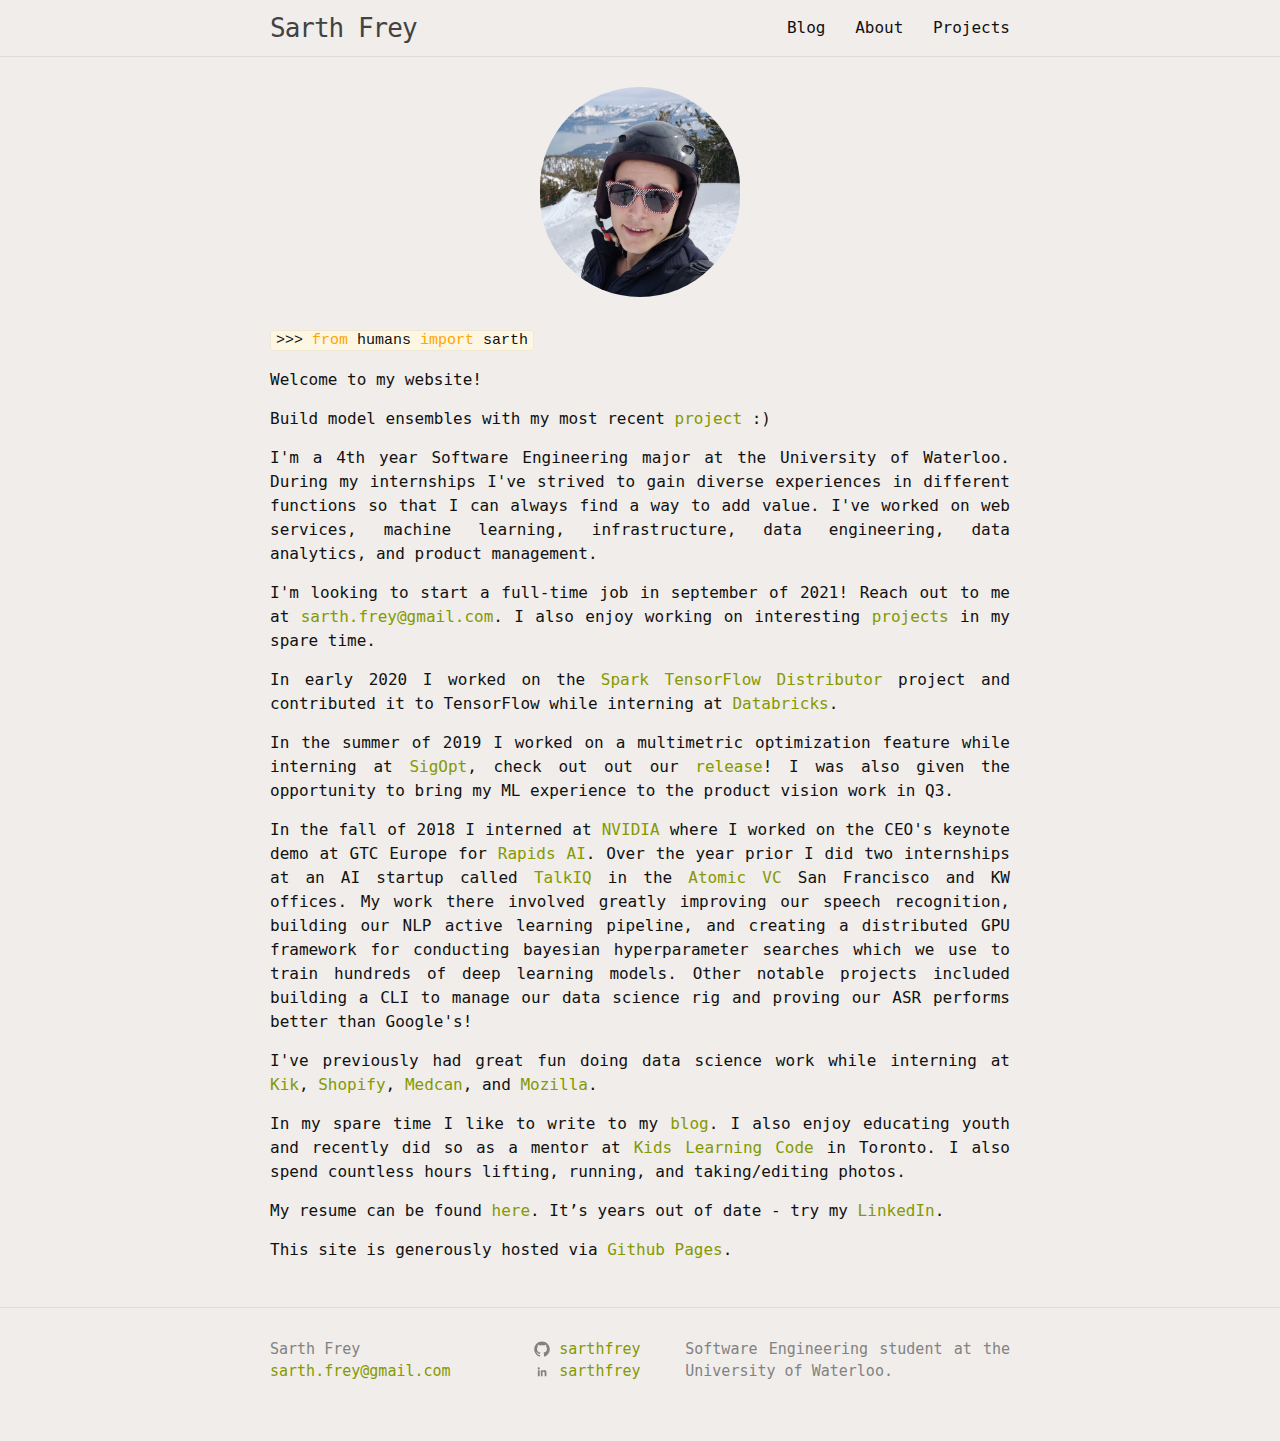
==== commit c3e43312: "change pic" ====
--- a/index.html
+++ b/index.html
@@ -59,7 +59,7 @@
     <div class="page-content">
       <div class="wrapper">
         <div style="text-align:center">
-  <img src="./img/me2.jpeg" width="200" align="center" style="margin-bottom:30px; border-radius:200px">
+  <img src="./img/me3.jpg" width="200" align="center" style="margin-bottom:30px; border-radius:200px">
 </div>
 <p><code>>>> <span style="color:orange;">from</span> humans <span style="color:orange;">import</span> sarth</code></p>
 
